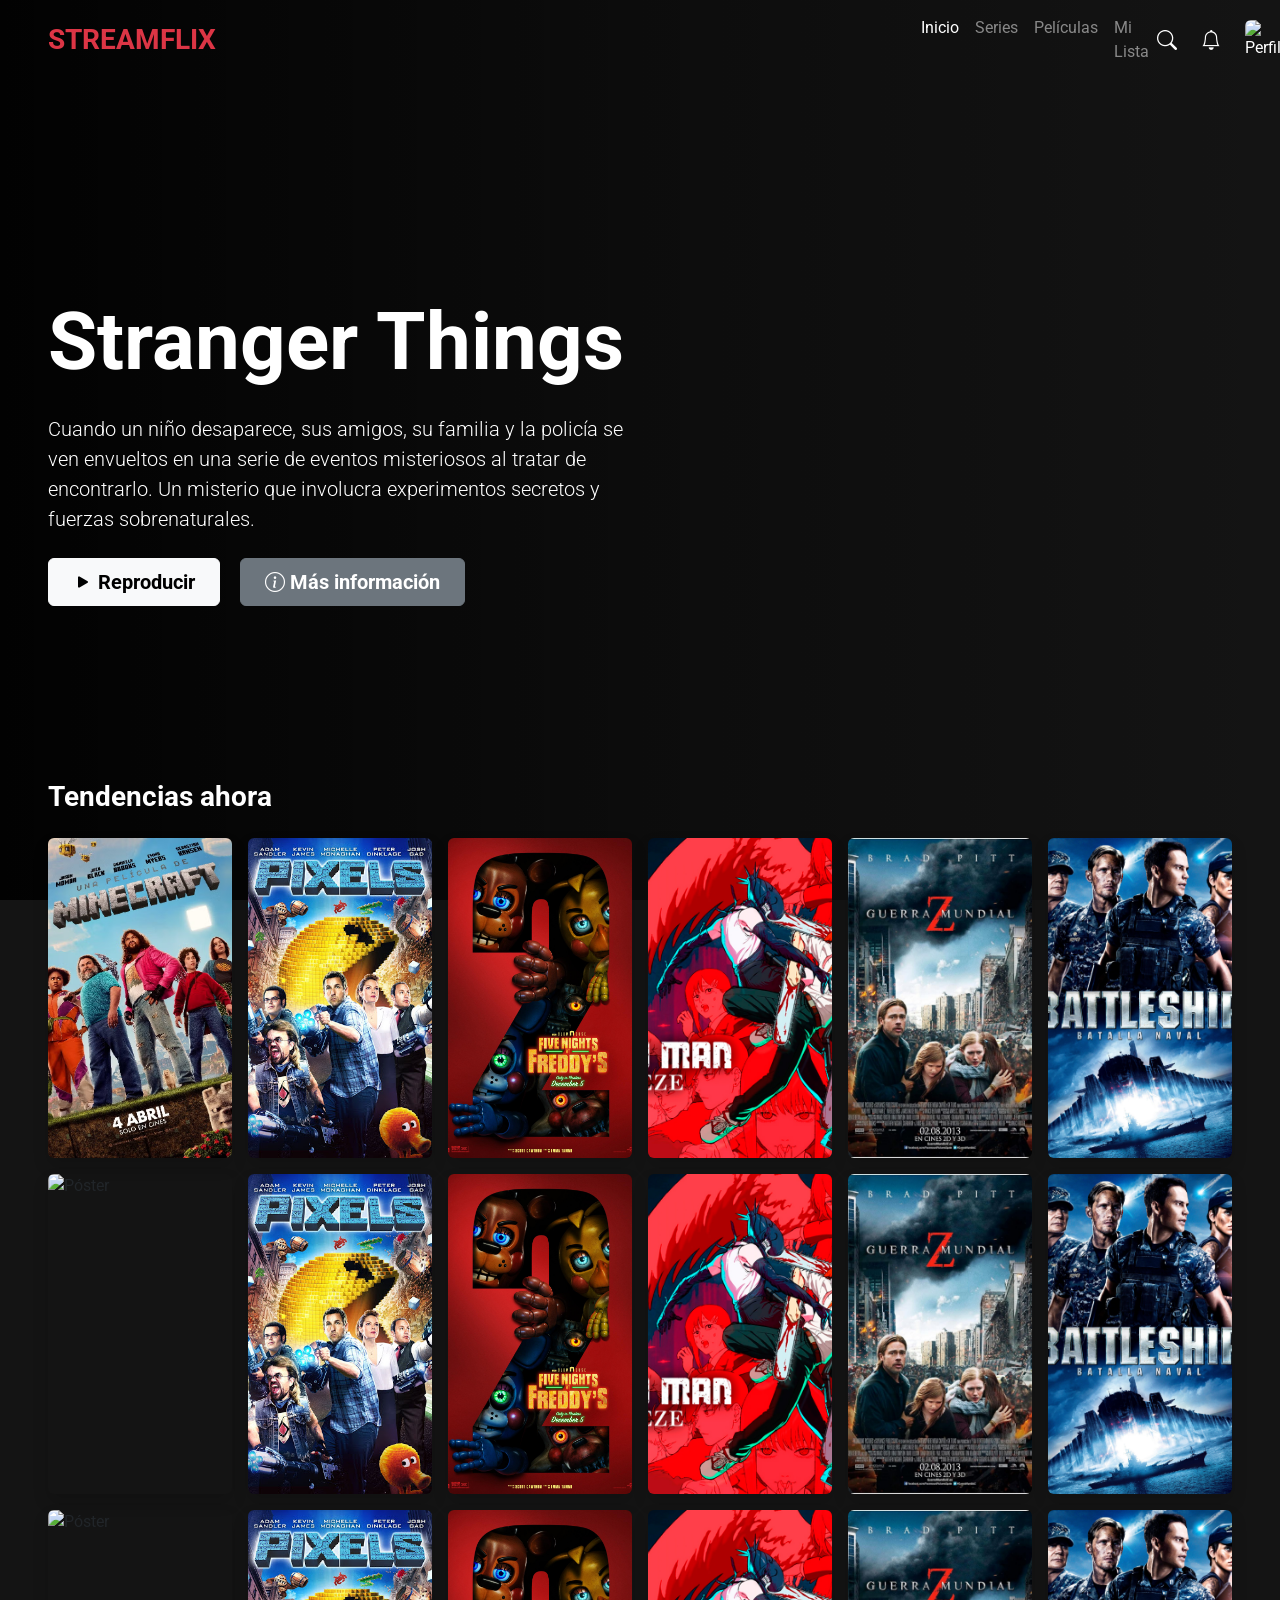
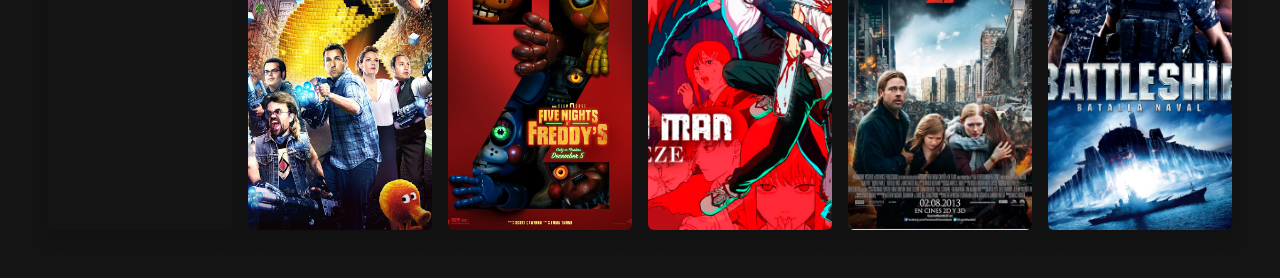
==== 02_StreamFlix_bootstrap/index.html @ 63c0230d "asdasd" ====
<!DOCTYPE html>
<html lang="es">

<head>
    <meta charset="UTF-8">
    <meta name="viewport" content="width=device-width, initial-scale=1.0">
    <title>StreamFlix - Tu plataforma de streaming</title>
    <meta name="Author" content="marcelorios@liceovvh.cl">
    <link href="https://cdn.jsdelivr.net/npm/bootstrap@5.3.2/dist/css/bootstrap.min.css" rel="stylesheet">
    <link rel="stylesheet" href="https://cdn.jsdelivr.net/npm/bootstrap-icons@1.11.1/font/bootstrap-icons.css">
    <link href="https://fonts.googleapis.com/css2?family=Roboto:wght@400;700&display=swap" rel="stylesheet">
    <link rel="stylesheet" href="static/css/style.css">

</head>

<body>
    <nav class="navbar navbar-expand-lg fixed-top barra-oscura">
        <div class="container-fluid px-5">
            <a class="navbar-brand text-danger fw-bold fs-3" href="#">STREAMFLIX</a> <button
                class="navbar-toggler bg-light" type="button" data-bs-toggle="collapse" data-bs-target="#menuPrincipal">
                <span class="navbar-toggler-icon"></span>
            </button>
        </div>
        <div class="collapse navbar-collapse" id="menuPrincipal">
            <ul class="navbar-nav me-auto mb-2 mb-lg-0">
                <li class="nav-item"><a class="nav-link text-white" href="#">Inicio</a></li>
                <li class="nav-item"><a class="nav-link text-white-50" href="#">Series</a></li>
                <li class="nav-item"><a class="nav-link text-white-50" href="#">Películas</a></li>
                <li class="nav-item"><a class="nav-link text-white-50" href="#">Mi Lista</a></li>
            </ul>
            <div class="d-flex align-items-center text-white gap-4">
                <i class="bi bi-search fs-5" style="cursor: pointer;"></i>
                <i class="bi bi-bell fs-5" style="cursor: pointer;"></i>
                <img src="https://upload.wikimedia.org/wikipedia/commons/0/0b/Netflix-avatar.png" alt="Perfil"
                    width="35" class="rounded" style="cursor: pointer;">
            </div>
        </div>
    </nav>
    <header class="hero-portada vh-100 d-flex align-items-center text-white">
        <div class="container-fluid px-5">
            <h1 class="display-1 fw-bold mb-4">Stranger Things</h1>
            <p class="lead w-50 d-none d-md-block mb-4">
                Cuando un niño desaparece, sus amigos, su familia y la policía se ven envueltos en una serie de eventos
                misteriosos al tratar de encontrarlo. Un misterio que involucra experimentos secretos y fuerzas
                sobrenaturales.
            </p>
            <div class="botones-hero">
                <button class="btn btn-light px-4 py-2 me-3 fs-5 fw-bold">
                    <i class="bi bi-play-fill"></i> Reproducir
                </button>
                <button class="btn btn-secondary px-4 py-2 fs-5 fw-bold bg-opacity-50">
                    <i class="bi bi-info-circle"></i> Más información
                </button>
            </div>
        </div>
    </header>
    <main class="container-fluid px-5 seccion-catalogo mb-5">
        <h3 class="text-white mb-4 fw-bold">Tendencias ahora</h3>
        <div class="row g-3 mb-3">
            <div class="col-6 col-md-4 col-lg-2">
                <div class="card bg-transparent border-0 tarjeta-pelicula">
                    <img src="static/images/minecraft.avif"
                        class="card-img rounded-2 shadow" alt="Póster">
                </div>
            </div>
            <div class="col-6 col-md-4 col-lg-2">
                <div class="card bg-transparent border-0 tarjeta-pelicula">
                    <img src="static/images/unnamed.jpg" class="card-img rounded-2 shadow" alt="pixeles">
                </div>
            </div>
            <div class="col-6 col-md-4 col-lg-2">
                <div class="card bg-transparent border-0 tarjeta-pelicula">
                    <img src="static/images/MV5BZmQ3NmIxNTgtYjFiNS00NzliLWI0YzAtZDkxY2E0YWIxZDEwXkEyXkFqcGc@._V1_.jpg"
                        class="card-img rounded-2 shadow" alt="pixeles">
                </div>
            </div>
            <div class="col-6 col-md-4 col-lg-2">
                <div class="card bg-transparent border-0 tarjeta-pelicula">
                    <img src="static/images/chainsaw-man.jpg" class="card-img rounded-2 shadow" alt="pixeles">
                </div>
            </div>
            <div class="col-6 col-md-4 col-lg-2">
                <div class="card bg-transparent border-0 tarjeta-pelicula">
                    <img src="static/images/guerra.jpg" class="card-img rounded-2 shadow" alt="pixeles">
                </div>
            </div>
            <div class="col-6 col-md-4 col-lg-2">
                <div class="card bg-transparent border-0 tarjeta-pelicula">
                    <img src="static/images/naval.jpg" class="card-img rounded-2 shadow" alt="pixeles">
                </div>
            </div>
        </div>
        <div class="row g-3 mb-3">
            <div class="col-6 col-md-4 col-lg-2">
                <div class="card bg-transparent border-0 tarjeta-pelicula">
                    <img src="https://image.tmdb.org/t/p/w500/49WJfeN0moxb9IPfGn8m1MgOUs.jpg"
                        class="card-img rounded-2 shadow" alt="Póster">
                </div>
            </div>
            <div class="col-6 col-md-4 col-lg-2">
                <div class="card bg-transparent border-0 tarjeta-pelicula">
                    <img src="static/images/unnamed.jpg" class="card-img rounded-2 shadow" alt="pixeles">
                </div>
            </div>
            <div class="col-6 col-md-4 col-lg-2">
                <div class="card bg-transparent border-0 tarjeta-pelicula">
                    <img src="static/images/MV5BZmQ3NmIxNTgtYjFiNS00NzliLWI0YzAtZDkxY2E0YWIxZDEwXkEyXkFqcGc@._V1_.jpg"
                        class="card-img rounded-2 shadow" alt="pixeles">
                </div>
            </div>
            <div class="col-6 col-md-4 col-lg-2">
                <div class="card bg-transparent border-0 tarjeta-pelicula">
                    <img src="static/images/chainsaw-man.jpg" class="card-img rounded-2 shadow" alt="pixeles">
                </div>
            </div>
            <div class="col-6 col-md-4 col-lg-2">
                <div class="card bg-transparent border-0 tarjeta-pelicula">
                    <img src="static/images/guerra.jpg" class="card-img rounded-2 shadow" alt="pixeles">
                </div>
            </div>
            <div class="col-6 col-md-4 col-lg-2">
                <div class="card bg-transparent border-0 tarjeta-pelicula">
                    <img src="static/images/naval.jpg" class="card-img rounded-2 shadow" alt="pixeles">
                </div>
            </div>
        </div>
        <div class="row g-3 mb-3">
            <div class="col-6 col-md-4 col-lg-2">
                <div class="card bg-transparent border-0 tarjeta-pelicula">
                    <img src="https://image.tmdb.org/t/p/w500/49WJfeN0moxb9IPfGn8m1MgOUs.jpg"
                        class="card-img rounded-2 shadow" alt="Póster">
                </div>
            </div>
            <div class="col-6 col-md-4 col-lg-2">
                <div class="card bg-transparent border-0 tarjeta-pelicula">
                    <img src="static/images/unnamed.jpg" class="card-img rounded-2 shadow" alt="pixeles">
                </div>
            </div>
            <div class="col-6 col-md-4 col-lg-2">
                <div class="card bg-transparent border-0 tarjeta-pelicula">
                    <img src="static/images/MV5BZmQ3NmIxNTgtYjFiNS00NzliLWI0YzAtZDkxY2E0YWIxZDEwXkEyXkFqcGc@._V1_.jpg"
                        class="card-img rounded-2 shadow" alt="pixeles">
                </div>
            </div>
            <div class="col-6 col-md-4 col-lg-2">
                <div class="card bg-transparent border-0 tarjeta-pelicula">
                    <img src="static/images/chainsaw-man.jpg" class="card-img rounded-2 shadow" alt="pixeles">
                </div>
            </div>
            <div class="col-6 col-md-4 col-lg-2">
                <div class="card bg-transparent border-0 tarjeta-pelicula">
                    <img src="static/images/guerra.jpg" class="card-img rounded-2 shadow" alt="pixeles">
                </div>
            </div>
            <div class="col-6 col-md-4 col-lg-2">
                <div class="card bg-transparent border-0 tarjeta-pelicula">
                    <img src="static/images/naval.jpg" class="card-img rounded-2 shadow" alt="pixeles">
                </div>
            </div>
        </div>
    </main>


    <script src="https://cdn.jsdelivr.net/npm/bootstrap@5.3.2/dist/js/bootstrap.bundle.min.js"></script>
    <script>
        const navbar = document.querySelector('.barra-oscura');
        window.addEventListener('scroll', () => {
            if (window.scrollY > 50) {
                navbar.classList.add('navbar-scrolled');
            } else {
                navbar.classList.remove('navbar-scrolled');
            }
        });
    </script>


</body>

</html>
---- 02_StreamFlix_bootstrap/static/css/style.css ----
/* 1. Fondo negro general y fuente Roboto */
body {
    background-color: #141414;
    font-family: 'Roboto', sans-serif;
    overflow-x: hidden;
    /* Evita que la página se rompa hacia los lados */
}

/* 2. Barra de navegación inicialmente transparente */
.barra-oscura {
    background-color: transparent;
    transition: background-color 0.4s ease;
    /* Cambio suave */
}

/* 3. Clase que nuestro JavaScript añade al bajar (fondo negro) */
.navbar-scrolled {
    background-color: #141414;
    box-shadow: 0 4px 6px rgba(0, 0, 0, 0.5);
    /* Sombrilla sutil */
}

/* 4. La imagen de fondo de Stranger Things con un difuminado negro */
.hero-portada {
    background: linear-gradient(to right, rgba(0, 0, 0, 0.9) 0%, rgba(0, 0, 0, 0.4) 50%, transparent 100%),
        url('https://images.alphacoders.com/133/1338193.png');
    background-size: cover;
    background-position: center;
}

/* 5. Subimos las películas para que monten encima del banner */
.seccion-catalogo {
    margin-top: -120px;
    position: relative;
    z-index: 10;
}

/* 6. Animación al pasar el mouse por las películas */
.tarjeta-pelicula {
    transition: transform 0.3s ease-in-out;
    cursor: pointer;
}

.tarjeta-pelicula:hover {
    transform: scale(1.1);
    /* Crece 10% */
    z-index: 20;
    /* Se viene al frente */
}

/* 7. Estandarizamos todas las portadas al mismo tamaño */
.card-img {
    height: 320px;
    object-fit: cover;
    /* Evita que las caras se aplasten */
}

/* 8. Responsive: En celulares, los pósters son más pequeños */
@media (max-width: 768px) {
    .card-img {
        height: 250px;
    }

    .seccion-catalogo {
        margin-top: -50px;
        /* Sube menos en celular */
    }
}
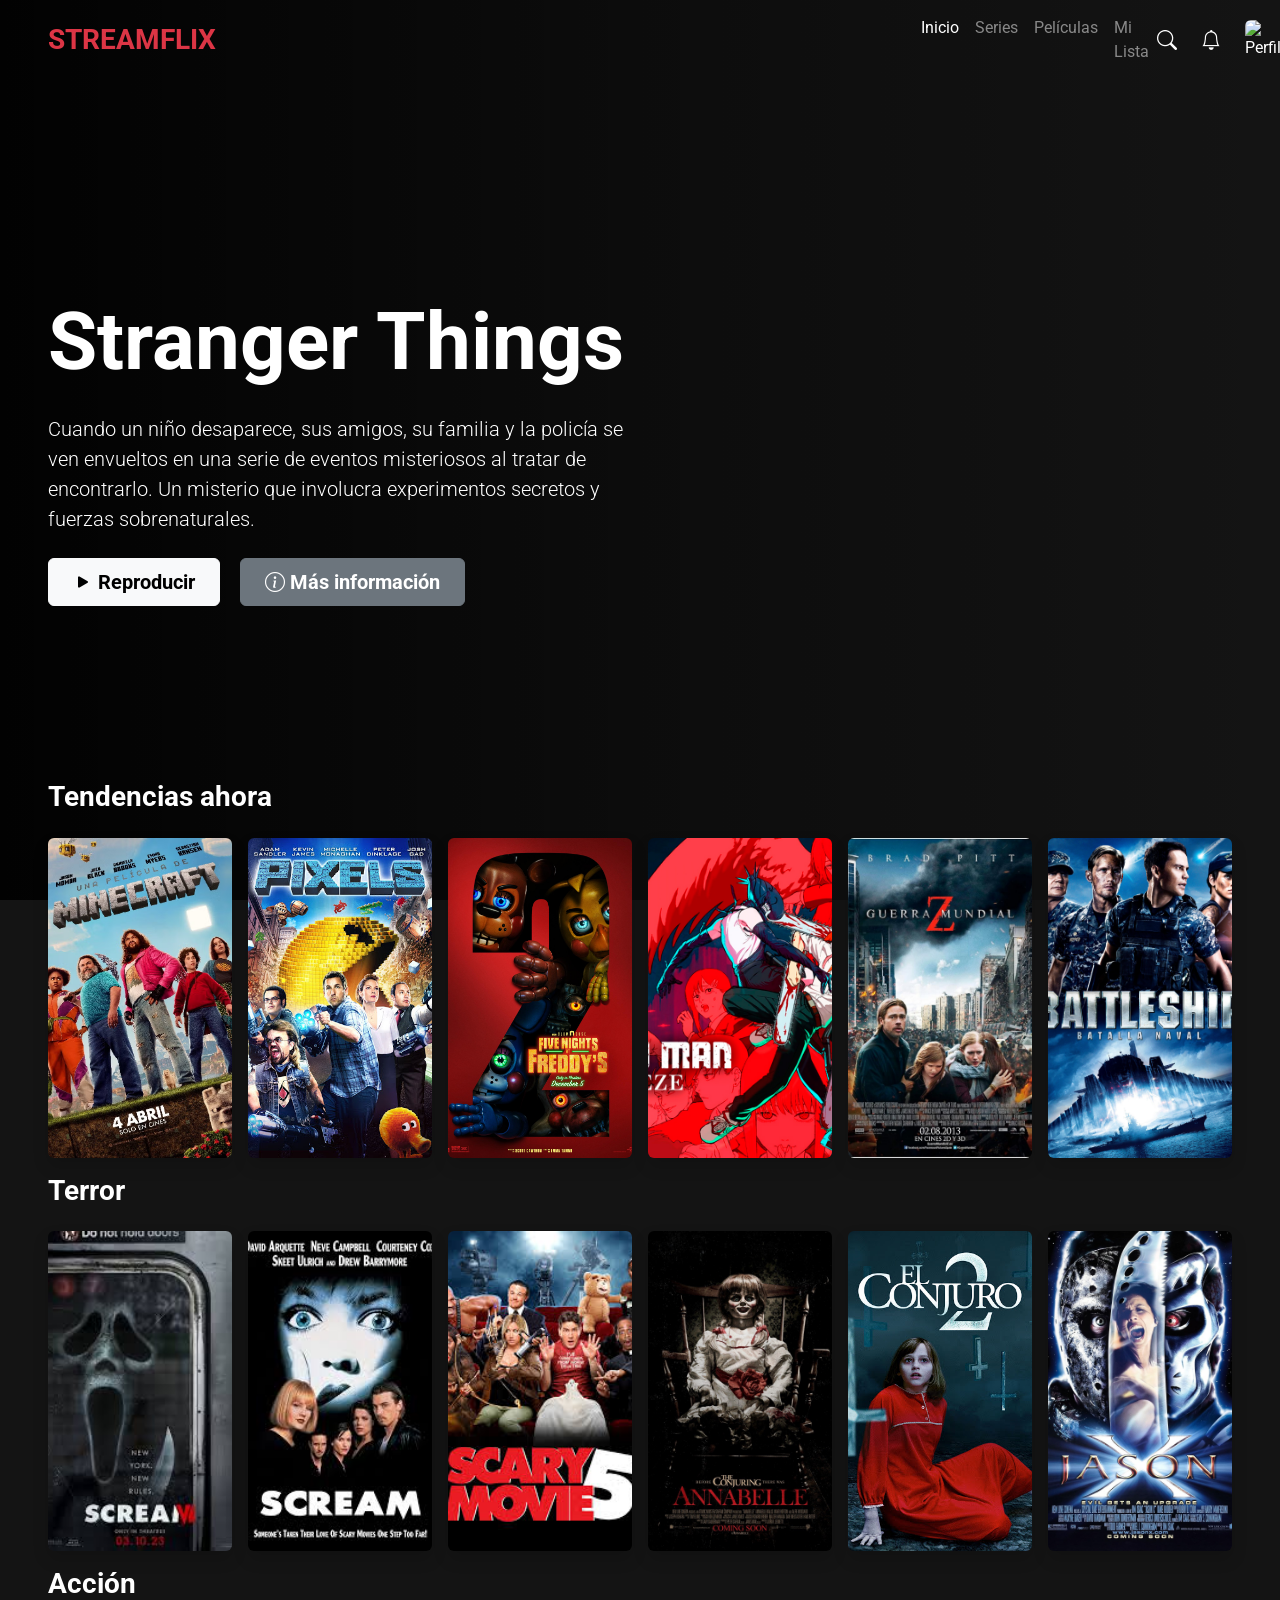
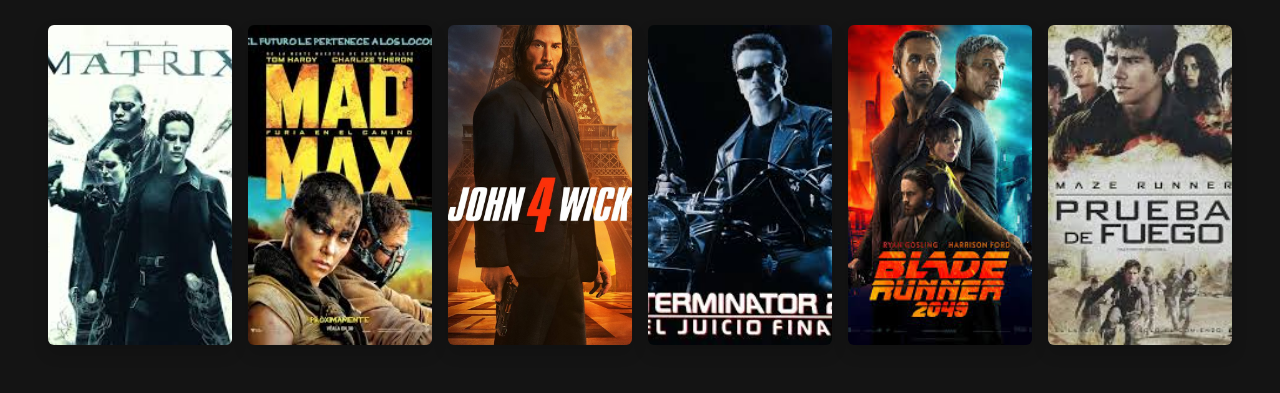
==== commit bd6c56c8: "asdasd" ====
--- a/02_StreamFlix_bootstrap/index.html
+++ b/02_StreamFlix_bootstrap/index.html
@@ -59,8 +59,7 @@
         <div class="row g-3 mb-3">
             <div class="col-6 col-md-4 col-lg-2">
                 <div class="card bg-transparent border-0 tarjeta-pelicula">
-                    <img src="static/images/minecraft.avif"
-                        class="card-img rounded-2 shadow" alt="Póster">
+                    <img src="static/images/minecraft.avif" class="card-img rounded-2 shadow" alt="Póster">
                 </div>
             </div>
             <div class="col-6 col-md-4 col-lg-2">
@@ -71,90 +70,88 @@
             <div class="col-6 col-md-4 col-lg-2">
                 <div class="card bg-transparent border-0 tarjeta-pelicula">
                     <img src="static/images/MV5BZmQ3NmIxNTgtYjFiNS00NzliLWI0YzAtZDkxY2E0YWIxZDEwXkEyXkFqcGc@._V1_.jpg"
-                        class="card-img rounded-2 shadow" alt="pixeles">
+                        class="card-img rounded-2 shadow" alt="fnaf 2">
                 </div>
             </div>
             <div class="col-6 col-md-4 col-lg-2">
                 <div class="card bg-transparent border-0 tarjeta-pelicula">
-                    <img src="static/images/chainsaw-man.jpg" class="card-img rounded-2 shadow" alt="pixeles">
+                    <img src="static/images/chainsaw-man.jpg" class="card-img rounded-2 shadow" alt="chainsaw-man">
                 </div>
             </div>
             <div class="col-6 col-md-4 col-lg-2">
                 <div class="card bg-transparent border-0 tarjeta-pelicula">
-                    <img src="static/images/guerra.jpg" class="card-img rounded-2 shadow" alt="pixeles">
+                    <img src="static/images/guerra.jpg" class="card-img rounded-2 shadow" alt="guerra mundial z">
                 </div>
             </div>
             <div class="col-6 col-md-4 col-lg-2">
                 <div class="card bg-transparent border-0 tarjeta-pelicula">
-                    <img src="static/images/naval.jpg" class="card-img rounded-2 shadow" alt="pixeles">
+                    <img src="static/images/naval.jpg" class="card-img rounded-2 shadow" alt="battleship">
                 </div>
             </div>
         </div>
+        <h3 class="text-white mb-4 fw-bold">Terror</h3>
         <div class="row g-3 mb-3">
             <div class="col-6 col-md-4 col-lg-2">
                 <div class="card bg-transparent border-0 tarjeta-pelicula">
-                    <img src="https://image.tmdb.org/t/p/w500/49WJfeN0moxb9IPfGn8m1MgOUs.jpg"
-                        class="card-img rounded-2 shadow" alt="Póster">
+                    <img src="static/images/sream6.jfif" class="card-img rounded-2 shadow" alt="scream 6">
                 </div>
             </div>
             <div class="col-6 col-md-4 col-lg-2">
                 <div class="card bg-transparent border-0 tarjeta-pelicula">
-                    <img src="static/images/unnamed.jpg" class="card-img rounded-2 shadow" alt="pixeles">
+                    <img src="static/images/scream1.jfif" class="card-img rounded-2 shadow" alt="scream 1">
                 </div>
             </div>
             <div class="col-6 col-md-4 col-lg-2">
                 <div class="card bg-transparent border-0 tarjeta-pelicula">
-                    <img src="static/images/MV5BZmQ3NmIxNTgtYjFiNS00NzliLWI0YzAtZDkxY2E0YWIxZDEwXkEyXkFqcGc@._V1_.jpg"
-                        class="card-img rounded-2 shadow" alt="pixeles">
+                    <img src="static/images/scary_movie.jfif" class="card-img rounded-2 shadow" alt="scary movie">
                 </div>
             </div>
             <div class="col-6 col-md-4 col-lg-2">
                 <div class="card bg-transparent border-0 tarjeta-pelicula">
-                    <img src="static/images/chainsaw-man.jpg" class="card-img rounded-2 shadow" alt="pixeles">
+                    <img src="static/images/annabelle.jpg" class="card-img rounded-2 shadow" alt="annabelle">
                 </div>
             </div>
             <div class="col-6 col-md-4 col-lg-2">
                 <div class="card bg-transparent border-0 tarjeta-pelicula">
-                    <img src="static/images/guerra.jpg" class="card-img rounded-2 shadow" alt="pixeles">
+                    <img src="static/images/conjuro.jpg" class="card-img rounded-2 shadow" alt="el conjuro 2">
                 </div>
             </div>
             <div class="col-6 col-md-4 col-lg-2">
                 <div class="card bg-transparent border-0 tarjeta-pelicula">
-                    <img src="static/images/naval.jpg" class="card-img rounded-2 shadow" alt="pixeles">
+                    <img src="static/images/jason.jpg" class="card-img rounded-2 shadow" alt="jason">
                 </div>
             </div>
         </div>
+        <h3 class="text-white mb-4 fw-bold">Acción</h3>
         <div class="row g-3 mb-3">
             <div class="col-6 col-md-4 col-lg-2">
                 <div class="card bg-transparent border-0 tarjeta-pelicula">
-                    <img src="https://image.tmdb.org/t/p/w500/49WJfeN0moxb9IPfGn8m1MgOUs.jpg"
-                        class="card-img rounded-2 shadow" alt="Póster">
+                    <img src="static/images/matrix.jfif" class="card-img rounded-2 shadow" alt="matrix">
                 </div>
             </div>
             <div class="col-6 col-md-4 col-lg-2">
                 <div class="card bg-transparent border-0 tarjeta-pelicula">
-                    <img src="static/images/unnamed.jpg" class="card-img rounded-2 shadow" alt="pixeles">
+                    <img src="static/images/mad-max.jfif" class="card-img rounded-2 shadow" alt="mad max">
                 </div>
             </div>
             <div class="col-6 col-md-4 col-lg-2">
                 <div class="card bg-transparent border-0 tarjeta-pelicula">
-                    <img src="static/images/MV5BZmQ3NmIxNTgtYjFiNS00NzliLWI0YzAtZDkxY2E0YWIxZDEwXkEyXkFqcGc@._V1_.jpg"
-                        class="card-img rounded-2 shadow" alt="pixeles">
+                    <img src="static/images/john-wick-4.jpg" class="card-img rounded-2 shadow" alt="john wick">
                 </div>
             </div>
             <div class="col-6 col-md-4 col-lg-2">
                 <div class="card bg-transparent border-0 tarjeta-pelicula">
-                    <img src="static/images/chainsaw-man.jpg" class="card-img rounded-2 shadow" alt="pixeles">
+                    <img src="static/images/terminator.jfif" class="card-img rounded-2 shadow" alt="terminator 2">
                 </div>
             </div>
             <div class="col-6 col-md-4 col-lg-2">
                 <div class="card bg-transparent border-0 tarjeta-pelicula">
-                    <img src="static/images/guerra.jpg" class="card-img rounded-2 shadow" alt="pixeles">
+                    <img src="static/images/blade.jfif" class="card-img rounded-2 shadow" alt="blade runner">
                 </div>
             </div>
             <div class="col-6 col-md-4 col-lg-2">
                 <div class="card bg-transparent border-0 tarjeta-pelicula">
-                    <img src="static/images/naval.jpg" class="card-img rounded-2 shadow" alt="pixeles">
+                    <img src="static/images/maze-runner.jfif" class="card-img rounded-2 shadow" alt="maze runner 2">
                 </div>
             </div>
         </div>
